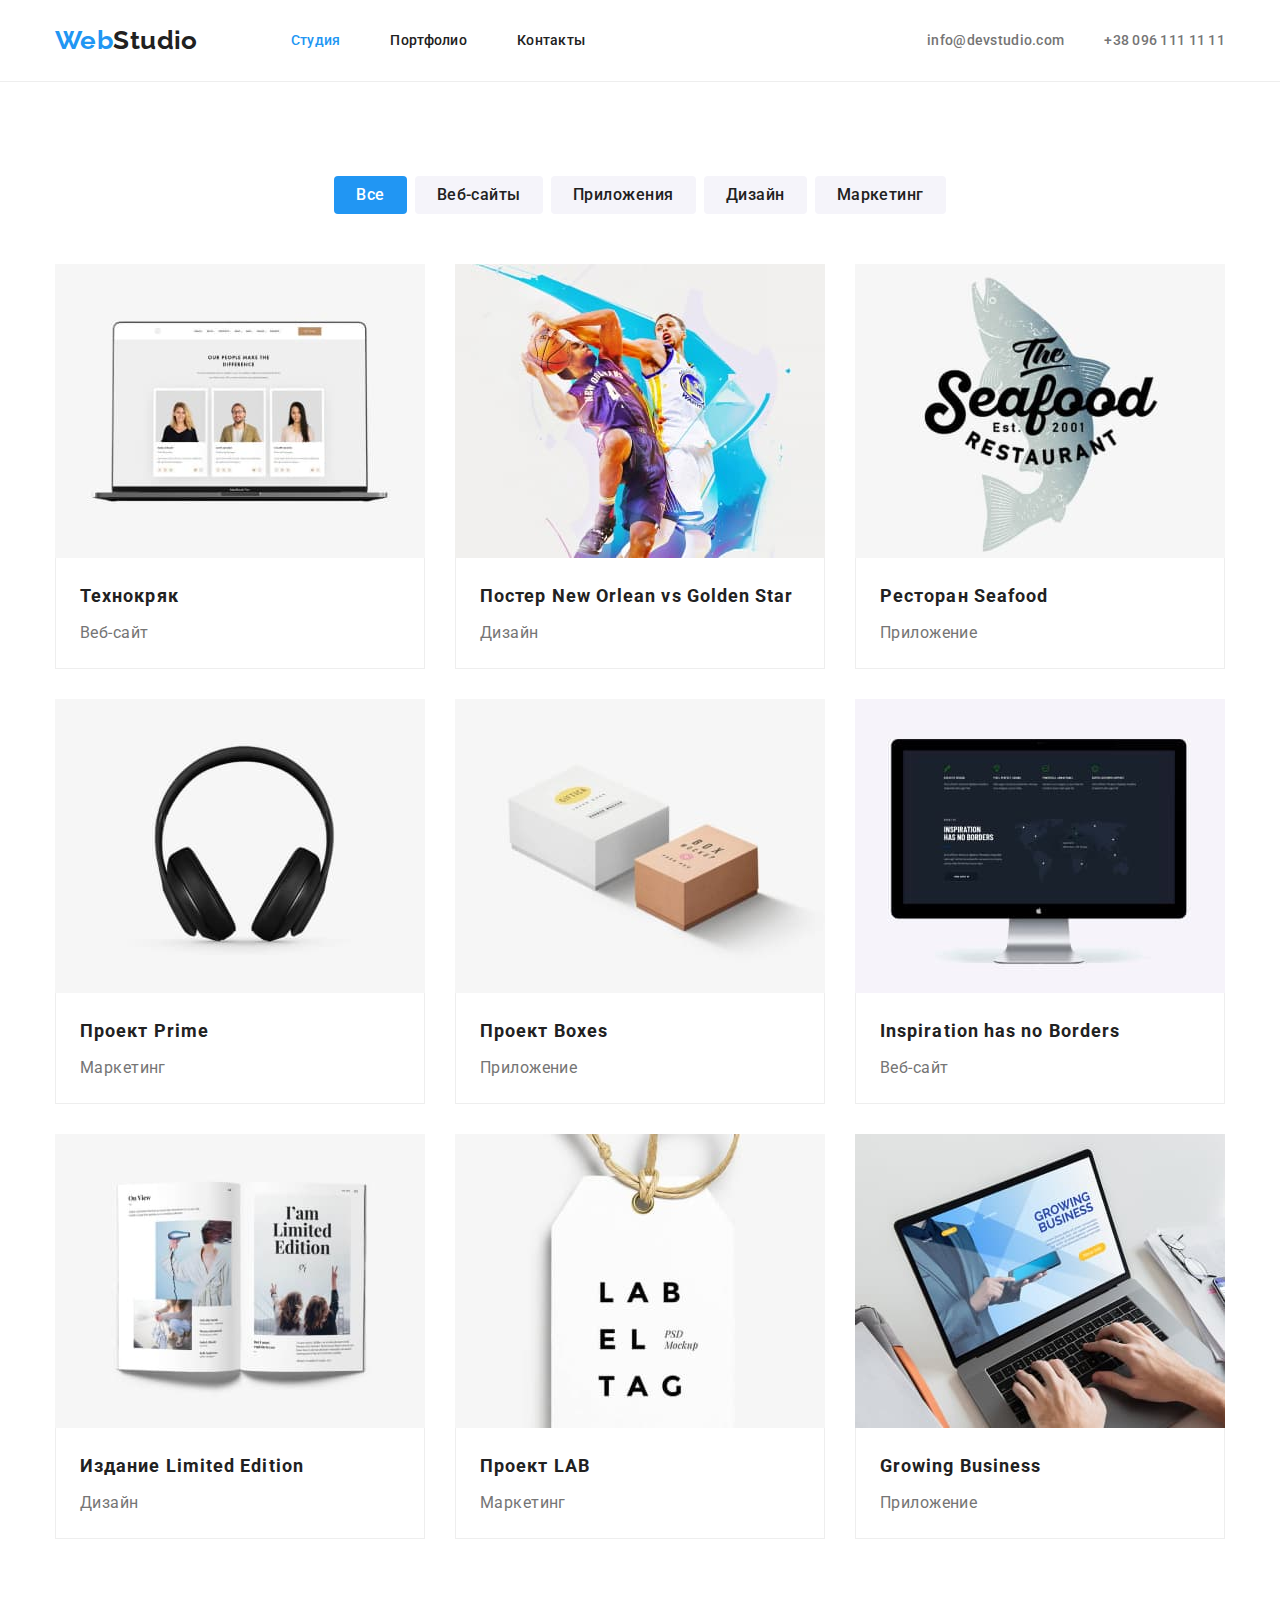
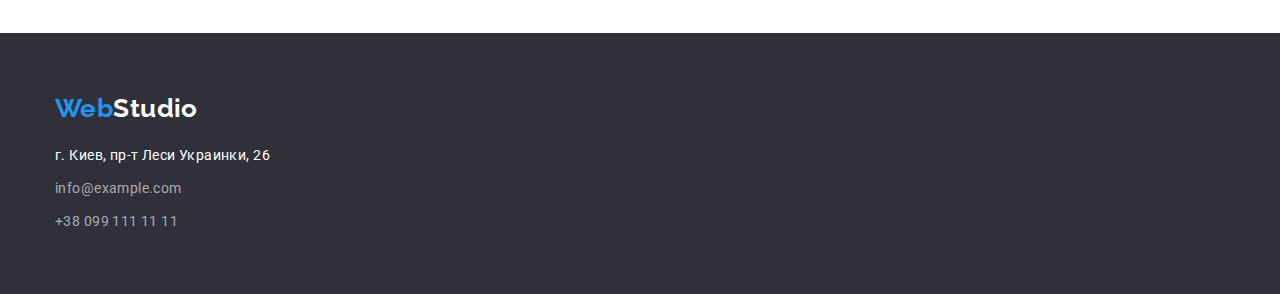
==== portfolio.html @ c0b7e600 "добавляет всю геометрию" ====
<!DOCTYPE html>
<html lang="ru">

<head>
    <meta charset="UTF-8">
    <meta http-equiv="X-UA-Compatible" content="IE=edge">
    <meta name="viewport" content="width=device-width, initial-scale=1.0">
    <title>Домашняя работа 3</title>
    <link rel="preconnect" href="https://fonts.googleapis.com">
    <link rel="preconnect" href="https://fonts.gstatic.com" crossorigin>
    <link href="https://fonts.googleapis.com/css2?family=Raleway&family=Roboto:wght@400;500;700;900&display=swap"
        rel="stylesheet">
    <link rel="stylesheet" href="./css/styles.css">
</head>

<body>
    <header class="header">
        <div class="container wrapper">
            <nav class="navigation">
                <a href="./index.html" lang="en" class="header-logo logo"><span class="accent">Web</span>Studio</a>
                <ul class="site-nav list">
                    <li class="site-nav-item">
                        <a href="./index.html" class="site-nav-link link current">Студия</a>
                    </li>
                    <li class="site-nav-item">
                        <a href="./portfolio.html" class="site-nav-link link">Портфолио</a>
                    </li>
                    <li class="site-nav-item">
                        <a href="" class="site-nav-link link">Контакты</a>
                    </li>
                </ul>
            </nav>

            <ul class="contacts list">
                <li class="contacts-item">
                    <a href="mailto:info@devstudio.com" class="contacts-link link">info@devstudio.com</a>
                </li>
                <li class="contacts-item">
                    <a href="tel:+380961111111" class="contacts-link link">+38 096 111 11 11</a>
                </li>
            </ul>
        </div>
    </header>

    <main>
        <section class="section portfolio">
            <div class="container">
                <h1 class="section-title" hidden>Портфолио</h1>
                <ul class="portfolio-buttons-list list">
                    <li class="portfolio-button">
                        <button type="button" class="button current">Все</button>
                    </li>
                    <li class="portfolio-button">
                        <button type="button" class="button">Веб-сайты</button>
                    </li>
                    <li class="portfolio-button">
                        <button type="button" class="button">Приложения</button>
                    </li>
                    <li class="portfolio-button">
                        <button type="button" class="button">Дизайн</button>
                    </li>
                    <li class="portfolio-button">
                        <button type="button" class="button">Маркетинг</button>
                    </li>
                </ul>

                <ul class="portfolio-examples-list list">
                    <li class="portfolio-item">
                        <a href="" class="portfolio-link">
                            <img class="portfolio-img" src="./images/portfolio/portfolio-img-1.jpg" alt="Пример работ 1" width="370" height="294">
                            <div class="portfolio-wrap">
                                <h2 class="portfolio-subtitle">Технокряк</h2>
                                <p class="portfolio-text">Веб-сайт</p>
                            </div>
                        </a>
                    </li>
                    <li class="portfolio-item">
                        <a href="" class="portfolio-link">
                            <img class="portfolio-img" src="./images/portfolio/portfolio-img-2.jpg" alt="Пример работ 2" width="370" height="294">
                            <div class="portfolio-wrap">
                                <h2 class="portfolio-subtitle">Постер <span lang="en">New Orlean vs Golden Star</span></h2>
                                <p class="portfolio-text">Дизайн</p>
                            </div>
                        </a>
                    </li>
                    <li class="portfolio-item">
                        <a href="" class="portfolio-link">
                            <img class="portfolio-img" src="./images/portfolio/portfolio-img-3.jpg" alt="Пример работ 3" width="370" height="294">
                            <div class="portfolio-wrap">
                                <h2 class="portfolio-subtitle">Ресторан <span lang="en">Seafood</span></h2>
                                <p class="portfolio-text">Приложение</p>
                            </div>
                        </a>
                    </li>
                    <li class="portfolio-item">
                        <a href="" class="portfolio-link">
                            <img class="portfolio-img" src="./images/portfolio/portfolio-img-4.jpg" alt="Пример работ 4" width="370" height="294">
                            <div class="portfolio-wrap">
                                <h2 class="portfolio-subtitle">Проект <span lang="en">Prime</span></h2>
                                <p class="portfolio-text">Маркетинг</p>
                            </div>
                        </a>
                    </li>
                    <li class="portfolio-item">
                        <a href="" class="portfolio-link">
                            <img class="portfolio-img" src="./images/portfolio/portfolio-img-5.jpg" alt="Пример работ 5" width="370" height="294">
                            <div class="portfolio-wrap">
                                <h2 class="portfolio-subtitle">Проект <span lang="en">Boxes</span></h2>
                                <p class="portfolio-text">Приложение</p>
                            </div>
                        </a>
                    </li>
                    <li class="portfolio-item">
                        <a href="" class="portfolio-link">
                            <img class="portfolio-img" src="./images/portfolio/portfolio-img-6.jpg" alt="Пример работ 6" width="370" height="294">
                            <div class="portfolio-wrap">
                                <h2 class="portfolio-subtitle"><span lang="en">Inspiration has no Borders</span></h2>
                                <p class="portfolio-text">Веб-сайт</p>
                            </div>
                        </a>
                    </li>
                    <li class="portfolio-item">
                        <a href="" class="portfolio-link">
                            <img class="portfolio-img" src="./images/portfolio/portfolio-img-7.jpg" alt="Пример работ 7" width="370" height="294">
                            <div class="portfolio-wrap">
                                <h2 class="portfolio-subtitle">Издание <span lang="en">Limited Edition</span></h2>
                                <p class="portfolio-text">Дизайн</p>
                            </div>
                        </a>
                    </li>
                    <li class="portfolio-item">
                        <a href="" class="portfolio-link">
                            <img class="portfolio-img" src="./images/portfolio/portfolio-img-8.jpg" alt="Пример работ 8" width="370" height="294">
                            <div class="portfolio-wrap">
                                <h2 class="portfolio-subtitle">Проект <span lang="en">LAB</span></h2>
                                <p class="portfolio-text">Маркетинг</p>
                            </div>
                        </a>
                    </li>
                    <li class="portfolio-item">
                        <a href="" class="portfolio-link">
                            <img class="portfolio-img" src="./images/portfolio/portfolio-img-9.jpg" alt="Пример работ 9" width="370" height="294">
                            <div class="portfolio-wrap">
                                <h2 class="portfolio-subtitle"><span lang="en">Growing Business</span></h2>
                                <p class="portfolio-text">Приложение</p>
                            </div>
                        </a>
                    </li>
                </ul>
            </div>
        </section>
    </main>

    <footer class="footer">
        <div class="container">
            <a class="footer-logo logo" href="./index.html" lang="en"><span class="accent">Web</span>Studio</a>
            <address>
                <ul class="footer-list list">
                    <li class="footer-item">
                        <a href="https://goo.gl/maps/KLnqrrv6EtDEiS7Q8" class="footer-link address">г. Киев, пр-т Леси
                            Украинки, 26</a>
                    </li>
                    <li class="footer-item">
                        <a href="mailto:info@example.com" class="footer-link">info@example.com</a>
                    </li>
                    <li class="footer-item">
                        <a href="tel:+380991111111" class="footer-link">+38 099 111 11 11</a>
                    </li>
                </ul>
            </address>
        </div>
    </footer>
    </body>
    
    </html>
---- css/styles.css ----
:root {
  --primary-bg-color: #ffffff;
  --secondary-bg-color: #2f303a;
  --primary-color: #212121;
  --secondary-color: #757575;
  --accent-color: #2196f3;
  --main-color: #ffffff;
  --transparent-color: rgba(255, 255, 255, 0.6);
  --hero-btn-hover-color: #188ce8;
  --button-color: #f5f4fa;
  --our-team-bg-color: #f5f4fa;
  --border-color: #eeeeee;
}

body {
  margin: 0;

  background-color: var(--primary-bg-color);
  color: var(--primary-color);

  font-family: 'Roboto', sans-serif;
  font-size: 14px;
  line-height: 1.71;
  letter-spacing: 0.03em;
}

/* Logo */
.logo {
  font-family: Raleway, sans-serif;
  font-weight: 700;
  font-size: 26px;
  line-height: 1.2;
  text-decoration: none;
}
.header-logo {
  margin-right: 93px;

  color: var(--primary-color);
}

.footer-logo {
  display: inline-block;
  margin-bottom: 20px;

  color: var(--main-color);
}

/* Header */

.header {
  border-bottom: 1px solid var(--border-color);
}

.section {
  padding-top: 94px;
  padding-bottom: 94px;
}

.container {
  width: 1170px;
  margin-right: auto;
  margin-left: auto;
}

.wrapper {
  display: flex;
}

.navigation {
  display: flex;
  align-items: center;
}

.link {
  font-weight: 500;
  line-height: 1.2;
  letter-spacing: 0.02em;
  text-decoration: none;
}

.site-nav {
  display: flex;
  padding-left: 0;
  margin: 0;
}

.site-nav-item:not(:last-child) {
  margin-right: 50px;
}

.site-nav-link {
  display: block;
  padding-top: 32px;
  padding-bottom: 32px;

  color: var(--primary-color);
}

.contacts {
  display: flex;
  align-items: center;
  margin-top: 0;
  margin-right: 0;
  margin-bottom: 0;
  margin-left: auto;
  padding-left: 0;
}

.contacts-item:not(:last-child) {
  margin-right: 40px;
}

.contacts-link {
  display: block;
  padding-top: 32px;
  padding-bottom: 32px;

  color: var(--secondary-color);
}

.logo .accent,
.site-nav-link.current,
.site-nav-link:hover,
.site-nav-link:focus,
.contacts-link:hover,
.contacts-link:focus,
.footer-link:hover,
.footer-link:focus,
.footer-link.address:hover,
.footer-link.address:focus {
  color: var(--accent-color);
}

/* List */

.list {
  list-style: none;
}

/* Hero */

.hero {
  padding: 200px 0;

  text-align: center;

  background-color: var(--secondary-bg-color);
}

.hero-title {
  margin-top: 0;
  margin-bottom: 40px;

  color: var(--main-color);
  font-weight: 900;
  font-size: 44px;
  line-height: 1.36;
  text-align: center;
  letter-spacing: 0.06em;
  text-transform: uppercase;
}

/* Section */

.section-title {
  margin-top: 0;
  margin-bottom: 50px;

  font-size: 36px;
  line-height: 1.16;
  text-align: center;
}

/* Benefits */

.section.benefits {
  padding-bottom: 0;
}

.benefits-list {
  display: flex;
  padding-left: 0;
  margin-top: 0;
  margin-bottom: 0;
}

.benefits-item {
  width: calc((100% - 90px) / 4);
}

.benefits-item:not(:last-child) {
  margin-right: 30px;
}

.benefits-subtitle {
  margin-top: 0;
  margin-bottom: 10px;

  font-size: 14px;
  line-height: 1.14;
  text-transform: uppercase;
}

.benefits-description {
  margin-top: 0;
  margin-bottom: 0;

  color: var(--secondary-color);
  font-size: 14px;
  line-height: 1.71;
}

/* We do  */

.we-do-list {
  display: flex;
  justify-content: space-between;
  margin-top: 0;
  margin-bottom: 0;
  padding-left: 0;
}

.we-do-img {
  display: block;
}

/* Our team */

.our-team {
  background-color: var(--our-team-bg-color);
}

.our-team-list {
  display: flex;
  margin-top: 0;
  margin-bottom: 0;
  padding-left: 0;
}

.our-team-item {
  width: 270px;

  text-align: center;

  background-color: var(--main-color);
}

.our-team-item:not(:last-child) {
  margin-right: 30px;
}

.our-team-img {
  display: block;
  margin-bottom: 30px;
}

.our-team-subtitle {
  margin-top: 0;
  margin-bottom: 10px;

  font-weight: 500;
  font-size: 16px;
  line-height: 1.18;
}

.our-team-text {
  margin-top: 0;
  margin-bottom: 30px;

  color: var(--secondary-color);
  font-size: 16px;
  line-height: 1.18;
}

/* Footer */

.footer {
  padding-top: 60px;
  padding-bottom: 60px;

  background-color: var(--secondary-bg-color);
}

.footer-list {
  margin-top: 0;
  margin-bottom: 0;
  padding-left: 0;
}

.footer-item:not(:last-child) {
  margin-bottom: 9px;
}

.footer-link {
  color: var(--transparent-color);
  font-style: normal;
  text-decoration: none;
}

.footer-link.address {
  color: var(--main-color);
}

/* Portfolio */

.portfolio-link {
  text-decoration: none;
}

.portfolio-link:hover,
.portfolio-link:focus {
  text-decoration: underline;
}

.portfolio-buttons-list {
  display: flex;
  justify-content: center;
  margin-top: 0;
  margin-bottom: 50px;
  padding-left: 0;
}

.portfolio-button:not(:last-child) {
  margin-right: 8px;
}

.portfolio-examples-list {
  display: flex;
  flex-wrap: wrap;
  justify-content: space-between;
  margin-top: 0;
  margin-bottom: 0;
  padding-left: 0;
}

.portfolio-item:not(:nth-last-child(-n + 3)) {
  margin-bottom: 30px;
}

.portfolio-img {
  display: block;
}

.portfolio-wrap {
  border-left: 1px solid var(--border-color);
  border-bottom: 1px solid var(--border-color);
  border-right: 1px solid var(--border-color);
  padding: 20px 24px;
}

.portfolio-subtitle {
  margin-top: 0;
  margin-bottom: 4px;

  color: var(--primary-color);
  font-size: 18px;
  line-height: 2;
  letter-spacing: 0.06em;
}

.portfolio-text {
  margin-top: 0;
  margin-bottom: 0;

  color: var(--secondary-color);
  font-size: 16px;
  line-height: 1.88;
}
/* Buttons */

.hero-button {
  padding: 10px 32px;

  font-family: inherit;
  color: var(--main-color);
  font-weight: 700;
  font-size: 16px;
  line-height: 1.87;
  letter-spacing: 0.06em;
  cursor: pointer;

  background-color: var(--accent-color);
  border: none;
  border-radius: 4px;
}

.hero-button:hover,
.hero-button:focus {
  background-color: var(--hero-btn-hover-color);
}

.button {
  padding: 6px 22px;

  font-family: inherit;
  color: var(--primary-color);
  font-weight: 500;
  font-size: 16px;
  line-height: 1.62;
  letter-spacing: 0.03em;
  cursor: pointer;

  background-color: var(--button-color);
  border: none;
  border-radius: 4px;
}

.button.current,
.button:hover,
.button:focus {
  color: var(--main-color);
  background-color: var(--accent-color);
}
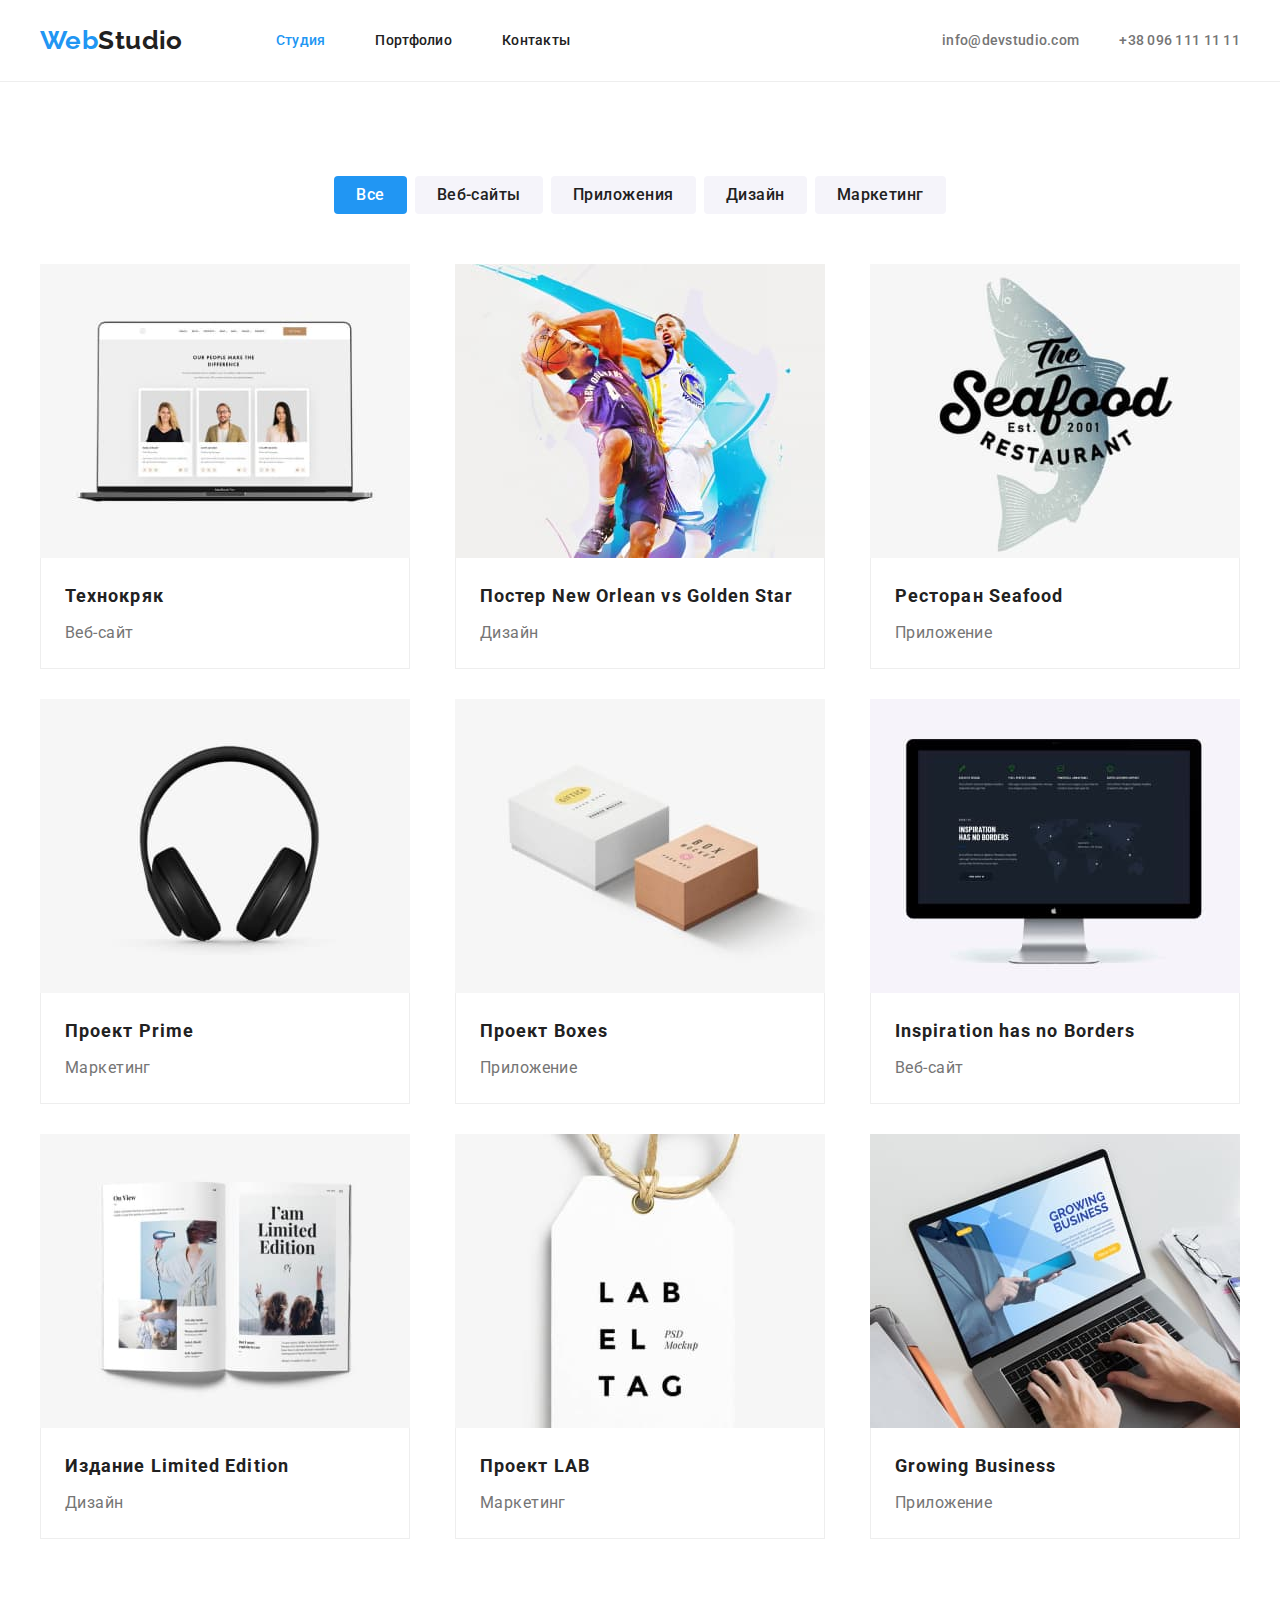
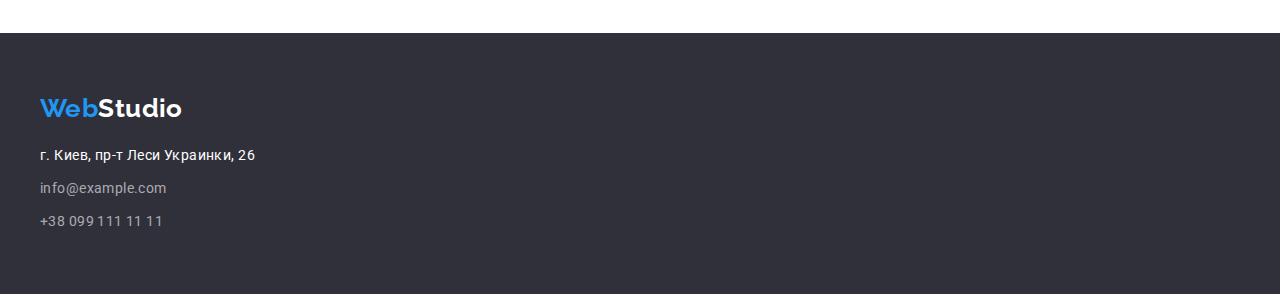
==== commit 36b6a4f1: "добавляет норималайз" ====
--- a/portfolio.html
+++ b/portfolio.html
@@ -10,6 +10,9 @@
     <link rel="preconnect" href="https://fonts.gstatic.com" crossorigin>
     <link href="https://fonts.googleapis.com/css2?family=Raleway&family=Roboto:wght@400;500;700;900&display=swap"
         rel="stylesheet">
+    <link rel="stylesheet" href="https://cdnjs.cloudflare.com/ajax/libs/modern-normalize/1.1.0/modern-normalize.min.css"
+        integrity="sha512-wpPYUAdjBVSE4KJnH1VR1HeZfpl1ub8YT/NKx4PuQ5NmX2tKuGu6U/JRp5y+Y8XG2tV+wKQpNHVUX03MfMFn9Q=="
+        crossorigin="anonymous" referrerpolicy="no-referrer" />
     <link rel="stylesheet" href="./css/styles.css">
 </head>
 
--- a/css/styles.css
+++ b/css/styles.css
@@ -57,9 +57,11 @@
 }
 
 .container {
-  width: 1170px;
+  width: 1200px;
   margin-right: auto;
   margin-left: auto;
+  padding-right: 15px;
+  padding-left: 15px;
 }
 
 .wrapper {
@@ -222,6 +224,8 @@
 
 .we-do-img {
   display: block;
+  width: 100%;
+  height: auto;
 }
 
 /* Our team */
@@ -243,6 +247,9 @@
   text-align: center;
 
   background-color: var(--main-color);
+  box-shadow: 0px 1px 3px rgba(0, 0, 0, 0.12), 0px 1px 1px rgba(0, 0, 0, 0.14),
+    0px 2px 1px rgba(0, 0, 0, 0.2);
+  border-radius: 0px 0px 4px 4px;
 }
 
 .our-team-item:not(:last-child) {
@@ -251,7 +258,13 @@
 
 .our-team-img {
   display: block;
-  margin-bottom: 30px;
+  width: 100%;
+  height: auto;
+}
+
+.our-team-wrap {
+  padding-top: 30px;
+  padding-bottom: 30px;
 }
 
 .our-team-subtitle {
@@ -265,7 +278,7 @@
 
 .our-team-text {
   margin-top: 0;
-  margin-bottom: 30px;
+  margin-bottom: 0;
 
   color: var(--secondary-color);
   font-size: 16px;
@@ -304,6 +317,7 @@
 /* Portfolio */
 
 .portfolio-link {
+  display: block;
   text-decoration: none;
 }
 
@@ -339,6 +353,8 @@
 
 .portfolio-img {
   display: block;
+  width: 100%;
+  height: auto;
 }
 
 .portfolio-wrap {
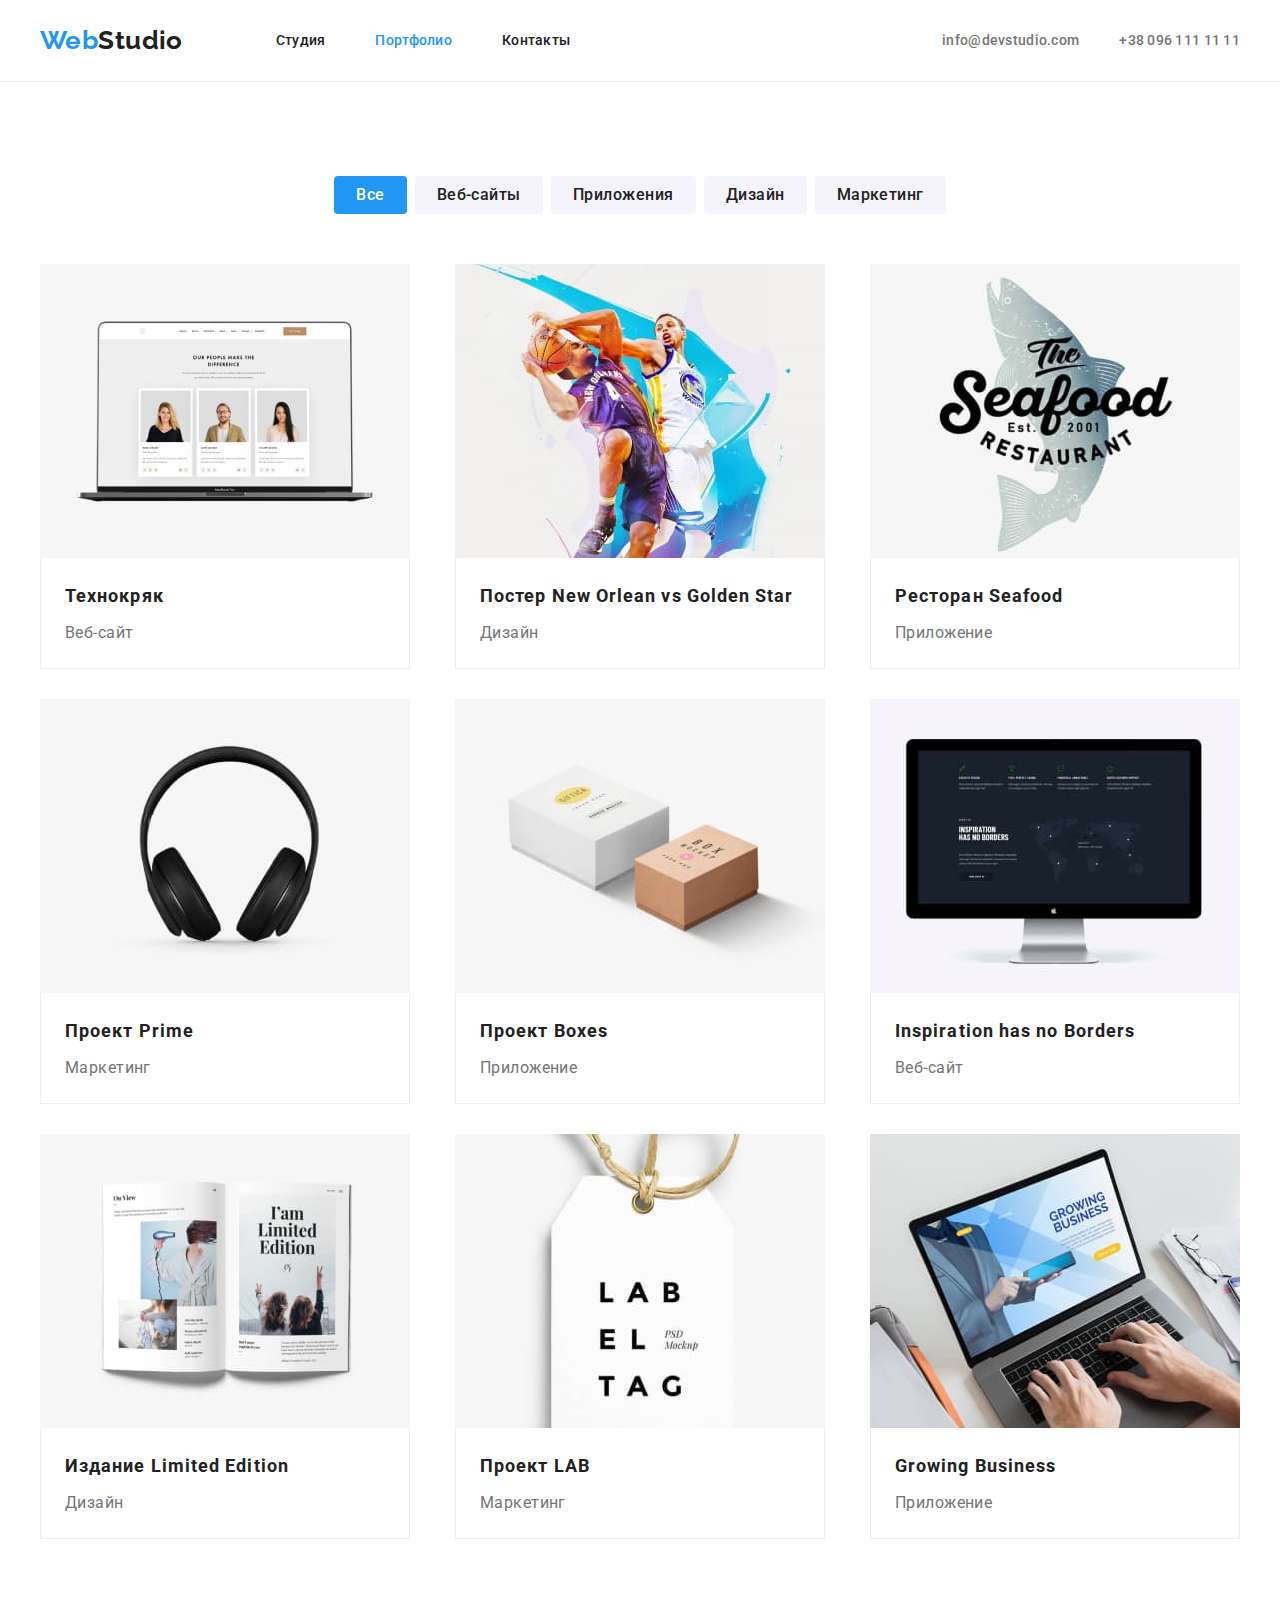
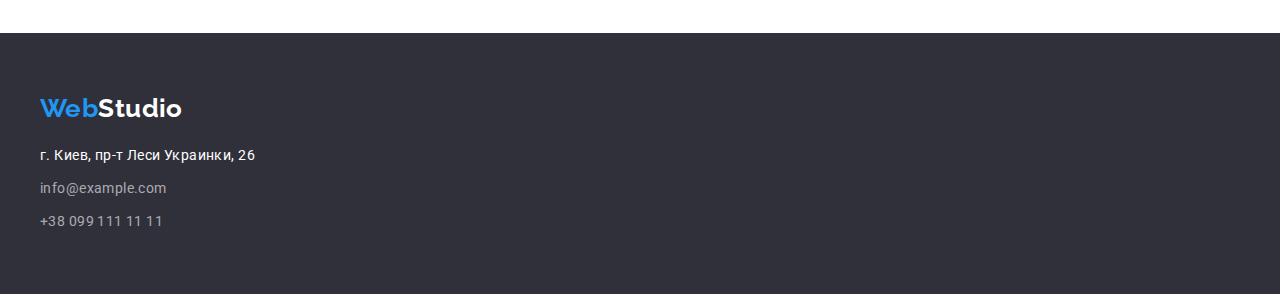
==== commit 902f3635: "хз" ====
--- a/portfolio.html
+++ b/portfolio.html
@@ -23,10 +23,10 @@
                 <a href="./index.html" lang="en" class="header-logo logo"><span class="accent">Web</span>Studio</a>
                 <ul class="site-nav list">
                     <li class="site-nav-item">
-                        <a href="./index.html" class="site-nav-link link current">Студия</a>
+                        <a href="./index.html" class="site-nav-link link">Студия</a>
                     </li>
                     <li class="site-nav-item">
-                        <a href="./portfolio.html" class="site-nav-link link">Портфолио</a>
+                        <a href="./portfolio.html" class="site-nav-link current link">Портфолио</a>
                     </li>
                     <li class="site-nav-item">
                         <a href="" class="site-nav-link link">Контакты</a>
